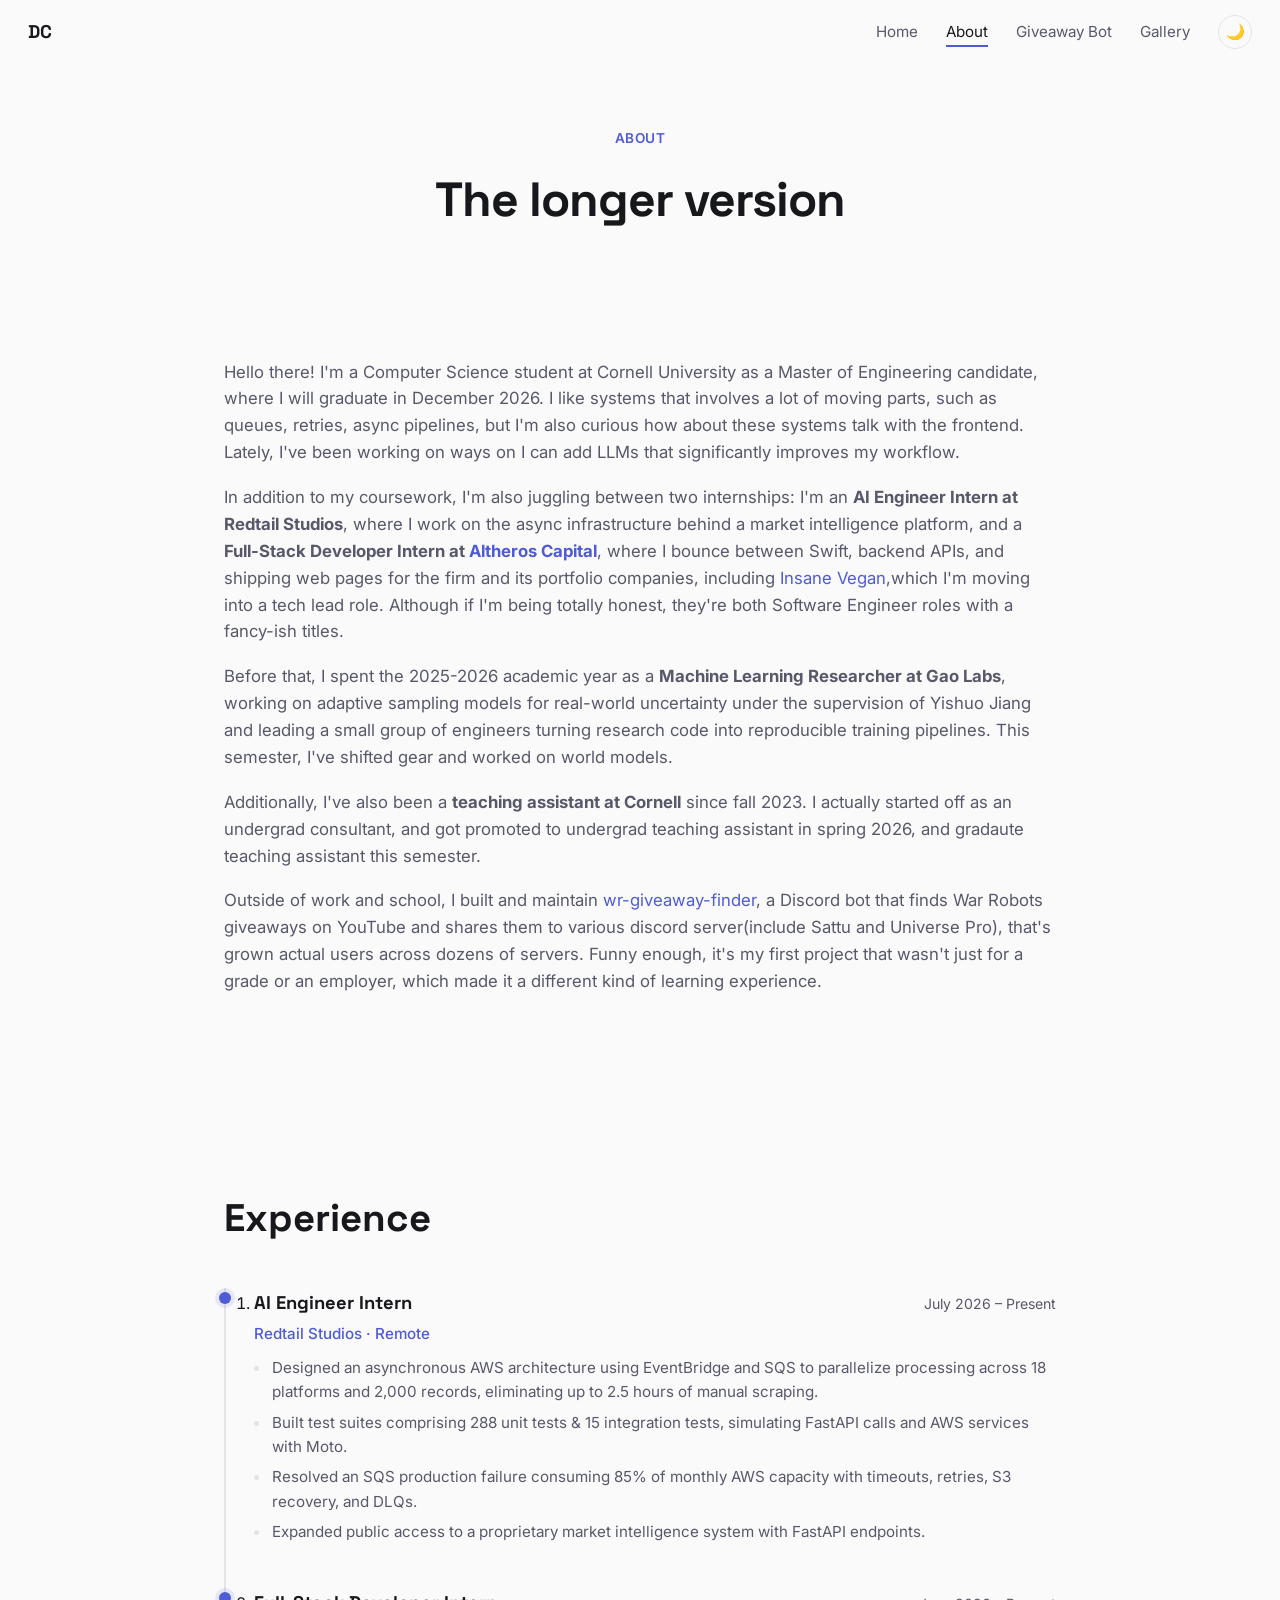
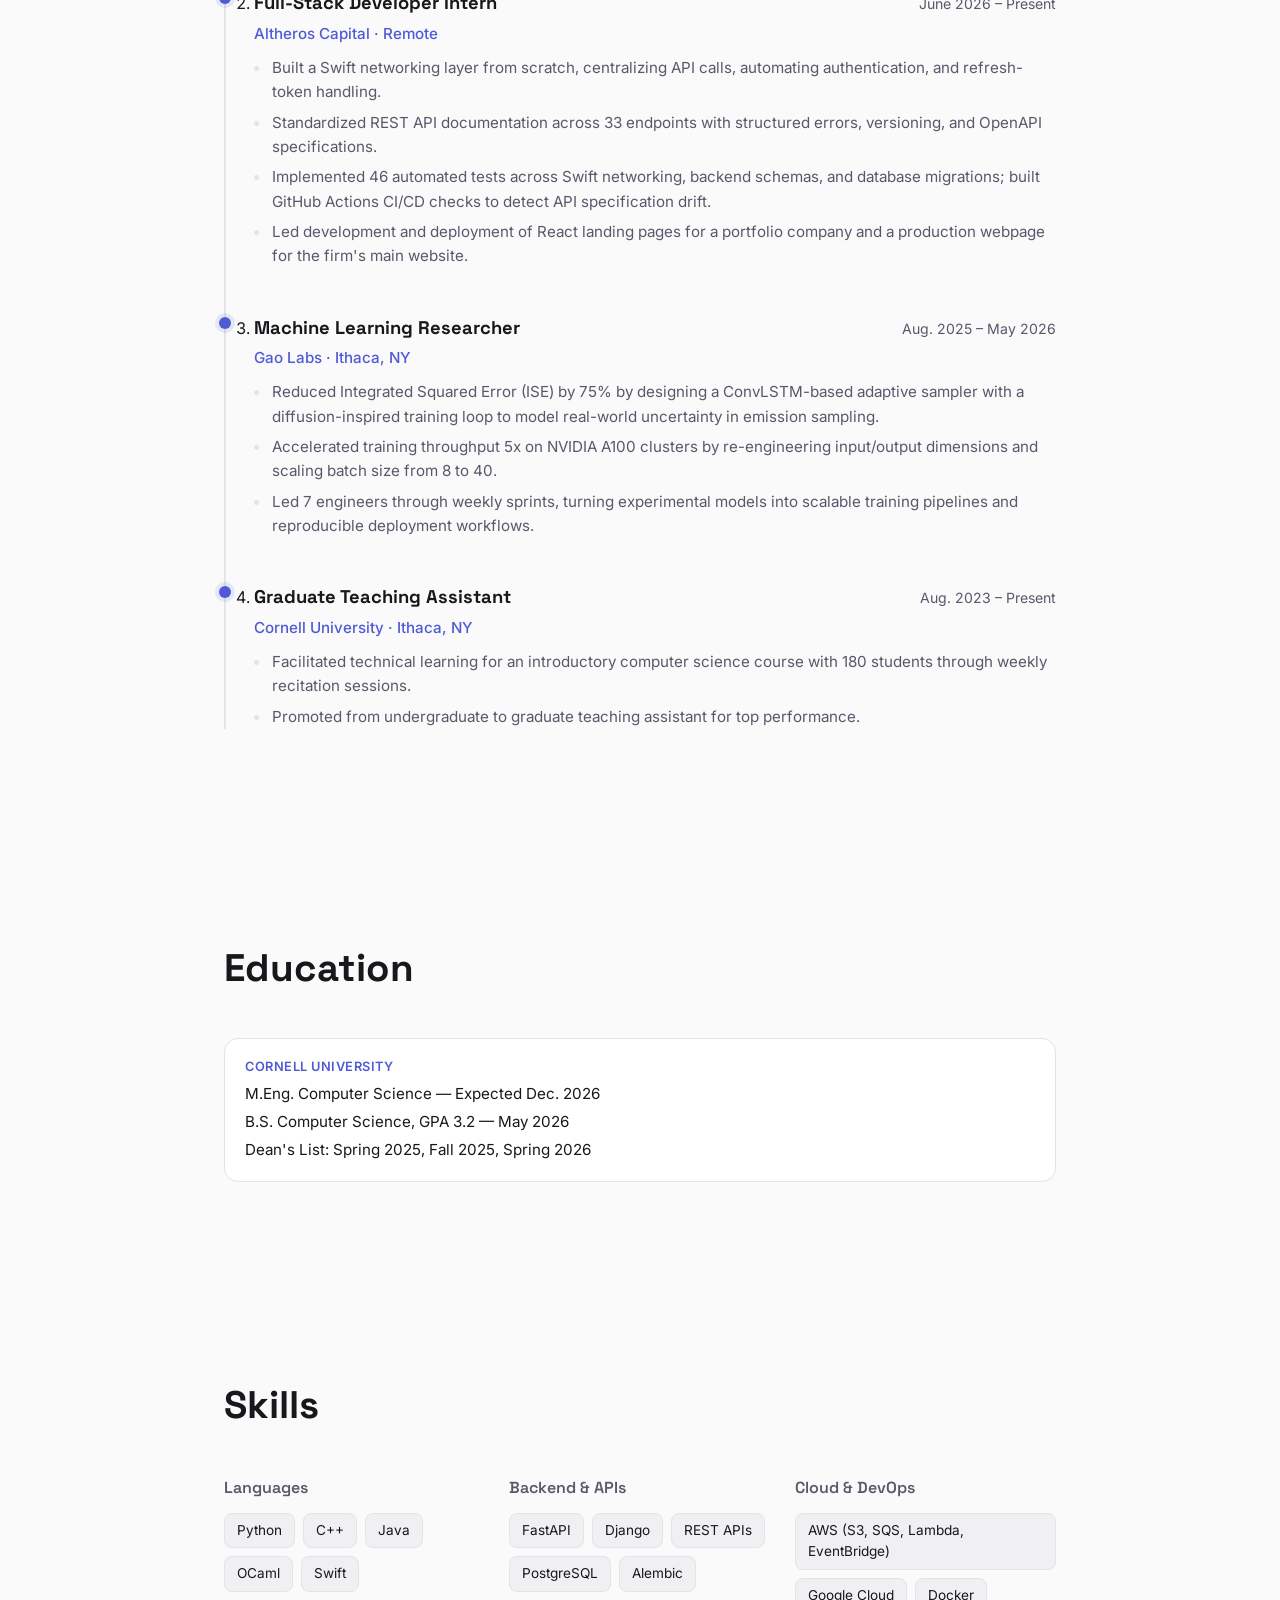
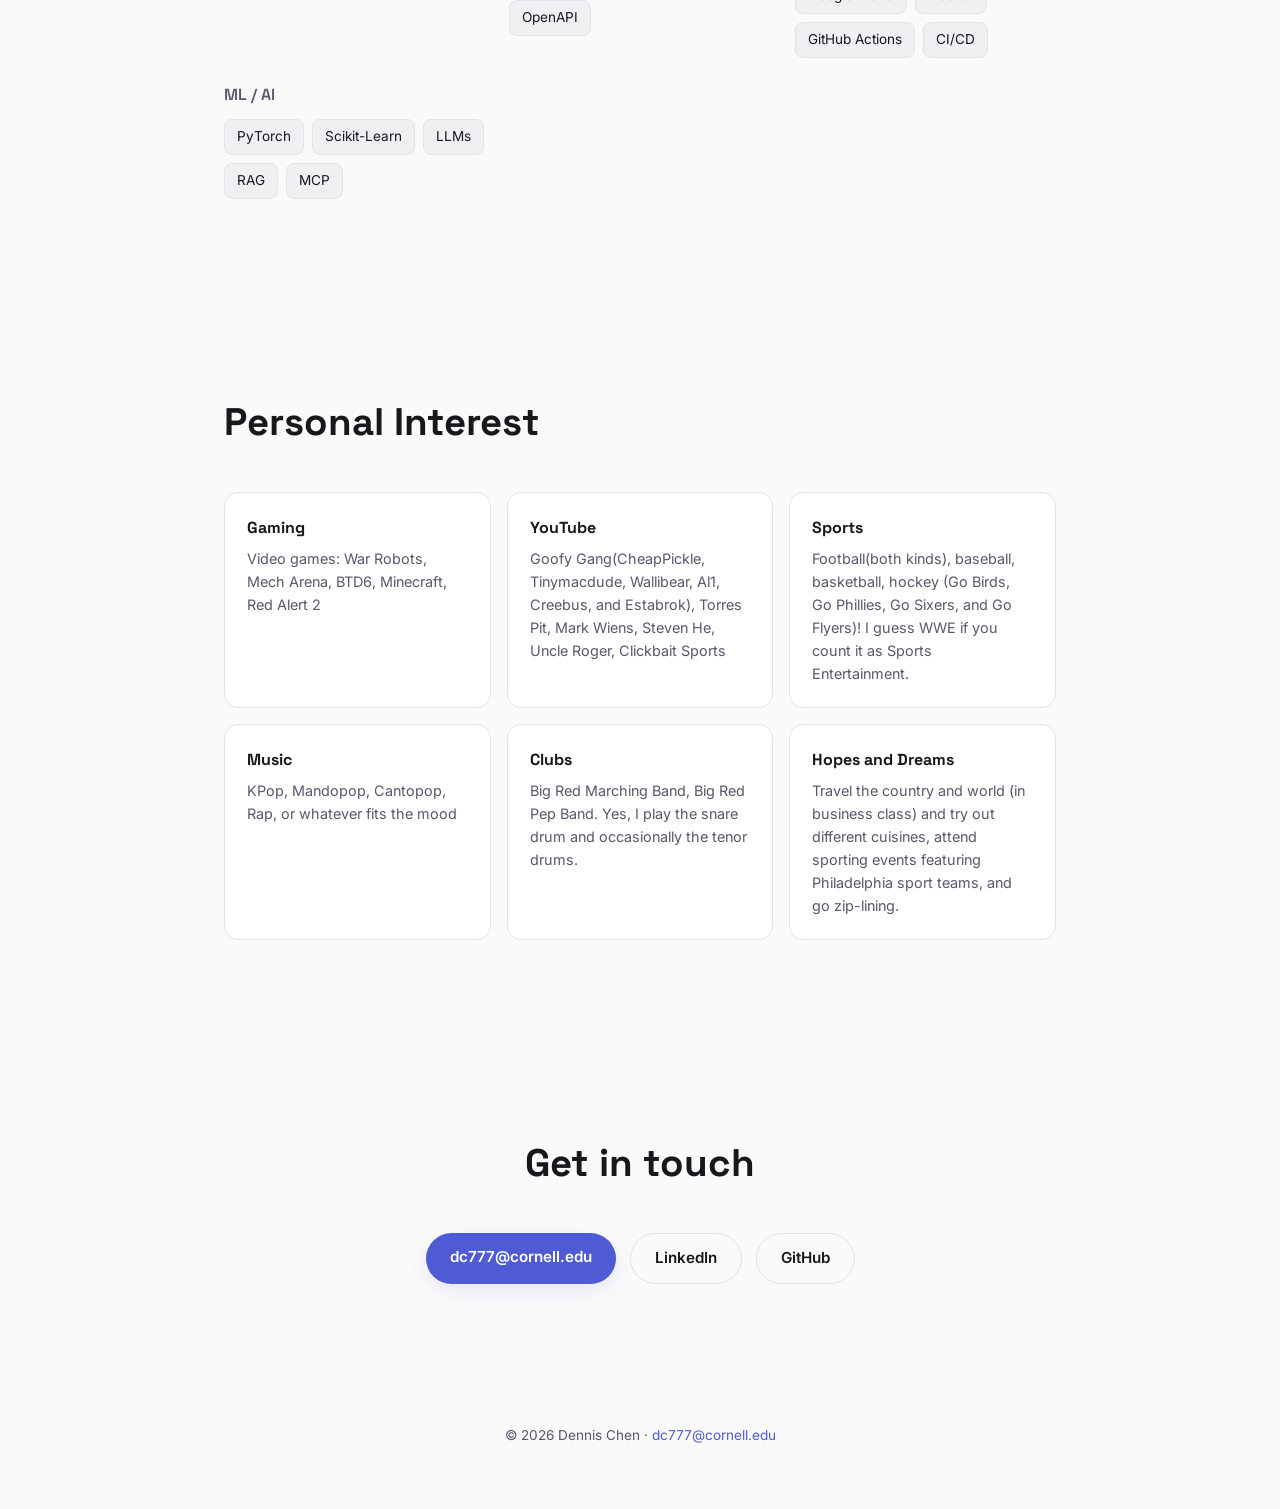
==== about.html @ 375b33c5 "Added an initial template for personal website" ====
<!DOCTYPE html>
<html lang="en">
<head>
<meta charset="UTF-8">
<meta name="viewport" content="width=device-width, initial-scale=1.0">
<title>About — Dennis Chen</title>
<meta name="description" content="About Dennis Chen — background, experience, and skills.">
<link rel="preconnect" href="https://fonts.googleapis.com">
<link rel="preconnect" href="https://fonts.gstatic.com" crossorigin>
<link href="https://fonts.googleapis.com/css2?family=Space+Grotesk:wght@400;500;600;700&family=Inter:wght@400;500;600&display=swap" rel="stylesheet">
<link rel="stylesheet" href="styles.css">
</head>
<body data-page="about">

<nav id="navbar">
  <a href="index.html" class="nav-logo">DC</a>
  <button id="nav-toggle" aria-label="Toggle menu" aria-expanded="false">
    <span></span><span></span><span></span>
  </button>
  <ul id="nav-links">
    <li><a href="index.html" class="nav-link" data-page="home">Home</a></li>
    <li><a href="about.html" class="nav-link" data-page="about">About</a></li>
    <li><a href="giveaway-bot.html" class="nav-link" data-page="giveaway-bot">Giveaway Bot</a></li>
    <li><a href="gallery.html" class="nav-link" data-page="gallery">Gallery</a></li>
    <li><button id="theme-toggle" aria-label="Toggle dark mode">🌙</button></li>
  </ul>
</nav>

<main>
  <header class="page-header">
    <p class="hero-kicker reveal">About</p>
    <h1 class="page-title reveal">The longer version</h1>
  </header>

  <section class="section">
    <div class="about-prose reveal">
      <p>Hello there! I'm a Computer Science student at Cornell University as a Master of Engineering candidate, where I will graduate in December 2026. I like systems that involves a lot of moving parts, such as queues, retries, async pipelines, but I'm also curious how about these systems talk with the frontend. Lately, I've been working on ways on I can add LLMs that significantly improves my workflow.</p>
      <p>In addition to my coursework, I'm also juggling between two internships: I'm an <strong>AI Engineer Intern at Redtail Studios</strong>, where I work on the async infrastructure behind a market intelligence platform, and a <strong>Full-Stack Developer Intern at <a href="">Altheros Capital</a></strong>, where I bounce between Swift, backend APIs, and shipping web pages for the firm and its portfolio companies, including <a href="https://honeydew-rail-329463.hostingersite.com/" target="_blank" rel="noopener">Insane Vegan</a>,which I'm moving into a tech lead role. Although if I'm being totally honest, they're both Software Engineer roles with a fancy-ish titles.</p>
      <p>Before that, I spent the 2025-2026 academic year as a <strong>Machine Learning Researcher at Gao Labs</strong>, working on adaptive sampling models for real-world uncertainty under the supervision of Yishuo Jiang and leading a small group of engineers turning research code into reproducible training pipelines. This semester, I've shifted gear and worked on world models. </p>
      <p>Additionally, I've also been a <strong>teaching assistant at Cornell</strong> since fall 2023. I actually started off as an undergrad consultant, and got promoted to undergrad teaching assistant in spring 2026, and gradaute teaching assistant this semester.</p>
      <p>Outside of work and school, I built and maintain
        <a href="giveaway-bot.html">wr-giveaway-finder</a>, a Discord bot that finds War Robots giveaways on YouTube and shares them to various discord server(include Sattu and Universe Pro), that's grown actual users across dozens of servers. Funny enough, it's my first project that wasn't just for a grade or an employer, which made it a different kind of learning experience. </p>
    </div>
  </section>

  <section class="section" id="experience">
    <h2 class="section-title reveal">Experience</h2>
    <ol class="timeline">
      <li class="timeline-item reveal">
        <div class="timeline-dot"></div>
        <div class="timeline-content">
          <div class="timeline-head">
            <h3>AI Engineer Intern</h3>
            <span class="timeline-date">July 2026 – Present</span>
          </div>
          <p class="timeline-org">Redtail Studios · Remote</p>
          <ul>
            <li>Designed an asynchronous AWS architecture using EventBridge and SQS to parallelize processing across 18 platforms and 2,000 records, eliminating up to 2.5 hours of manual scraping.</li>
            <li>Built test suites comprising 288 unit tests &amp; 15 integration tests, simulating FastAPI calls and AWS services with Moto.</li>
            <li>Resolved an SQS production failure consuming 85% of monthly AWS capacity with timeouts, retries, S3 recovery, and DLQs.</li>
            <li>Expanded public access to a proprietary market intelligence system with FastAPI endpoints.</li>
          </ul>
        </div>
      </li>
      <li class="timeline-item reveal">
        <div class="timeline-dot"></div>
        <div class="timeline-content">
          <div class="timeline-head">
            <h3>Full-Stack Developer Intern</h3>
            <span class="timeline-date">June 2026 – Present</span>
          </div>
          <p class="timeline-org">Altheros Capital · Remote</p>
          <ul>
            <li>Built a Swift networking layer from scratch, centralizing API calls, automating authentication, and refresh-token handling.</li>
            <li>Standardized REST API documentation across 33 endpoints with structured errors, versioning, and OpenAPI specifications.</li>
            <li>Implemented 46 automated tests across Swift networking, backend schemas, and database migrations; built GitHub Actions CI/CD checks to detect API specification drift.</li>
            <li>Led development and deployment of React landing pages for a portfolio company and a production webpage for the firm's main website.</li>
          </ul>
        </div>
      </li>
      <li class="timeline-item reveal">
        <div class="timeline-dot"></div>
        <div class="timeline-content">
          <div class="timeline-head">
            <h3>Machine Learning Researcher</h3>
            <span class="timeline-date">Aug. 2025 – May 2026</span>
          </div>
          <p class="timeline-org">Gao Labs · Ithaca, NY</p>
          <ul>
            <li>Reduced Integrated Squared Error (ISE) by 75% by designing a ConvLSTM-based adaptive sampler with a diffusion-inspired training loop to model real-world uncertainty in emission sampling.</li>
            <li>Accelerated training throughput 5x on NVIDIA A100 clusters by re-engineering input/output dimensions and scaling batch size from 8 to 40.</li>
            <li>Led 7 engineers through weekly sprints, turning experimental models into scalable training pipelines and reproducible deployment workflows.</li>
          </ul>
        </div>
      </li>
      <li class="timeline-item reveal">
        <div class="timeline-dot"></div>
        <div class="timeline-content">
          <div class="timeline-head">
            <h3>Graduate Teaching Assistant</h3>
            <span class="timeline-date">Aug. 2023 – Present</span>
          </div>
          <p class="timeline-org">Cornell University · Ithaca, NY</p>
          <ul>
            <li>Facilitated technical learning for an introductory computer science course with 180 students through weekly recitation sessions.</li>
            <li>Promoted from undergraduate to graduate teaching assistant for top performance.</li>
          </ul>
        </div>
      </li>
    </ol>
  </section>

  <section class="section">
    <h2 class="section-title reveal">Education</h2>
    <div class="about-fact reveal">
      <span class="fact-label">Cornell University</span>
      <span class="fact-value">M.Eng. Computer Science — Expected Dec. 2026</span>
      <span class="fact-value">B.S. Computer Science, GPA 3.2 — May 2026</span>
      <span class="fact-value">Dean's List: Spring 2025, Fall 2025, Spring 2026</span>
    </div>
  </section>

  <section class="section">
    <h2 class="section-title reveal">Skills</h2>
    <div class="skills-grid reveal">
      <div class="skill-group">
        <h3>Languages</h3>
        <div class="tag-list">
          <span>Python</span><span>C++</span><span>Java</span><span>OCaml</span><span>Swift</span>
        </div>
      </div>
      <div class="skill-group">
        <h3>Backend & APIs</h3>
        <div class="tag-list">
          <span>FastAPI</span><span>Django</span><span>REST APIs</span><span>PostgreSQL</span><span>Alembic</span><span>OpenAPI</span>
        </div>
      </div>
      <div class="skill-group">
        <h3>Cloud & DevOps</h3>
        <div class="tag-list">
          <span>AWS (S3, SQS, Lambda, EventBridge)</span><span>Google Cloud</span><span>Docker</span><span>GitHub Actions</span><span>CI/CD</span>
        </div>
      </div>
      <div class="skill-group">
        <h3>ML / AI</h3>
        <div class="tag-list">
          <span>PyTorch</span><span>Scikit-Learn</span><span>LLMs</span><span>RAG</span><span>MCP</span>
        </div>
      </div>
    </div>
  </section>

  <section class="section">
    <h2 class="section-title reveal">Personal Interest</h2>
    <div class="interest-grid reveal">
      <div class="interest-card">
        <h3>Gaming</h3>
        <p>Video games: War Robots, Mech Arena, BTD6, Minecraft, Red Alert 2</p>
      </div>
      <div class="interest-card">
        <h3>YouTube</h3>
        <p>Goofy Gang(CheapPickle, Tinymacdude, Wallibear, Al1, Creebus, and Estabrok), Torres Pit, Mark Wiens, Steven He, Uncle Roger, Clickbait Sports</p>
      </div>
      <div class="interest-card">
        <h3>Sports</h3>
        <p>Football(both kinds), baseball, basketball, hockey (Go Birds, Go Phillies, Go Sixers, and Go Flyers)! I guess WWE if you count it as Sports Entertainment.</p>
      </div>
      <div class="interest-card">
        <h3>Music</h3>
        <p>KPop, Mandopop, Cantopop, Rap, or whatever fits the mood</p>
      </div>
      <div class="interest-card">
        <h3>Clubs</h3>
        <p>Big Red Marching Band, Big Red Pep Band. Yes, I play the snare drum and occasionally the tenor drums.</p>
      </div>
      <div class="interest-card">
        <h3>Hopes and Dreams</h3>
        <p>Travel the country and world (in business class) and try out different cuisines, attend sporting events featuring Philadelphia sport teams, and go zip-lining.</p>
      </div>
    </div>
  </section>

  <section class="section contact-section">
    <h2 class="section-title reveal">Get in touch</h2>
    <div class="contact-links reveal">
      <a href="mailto:dc777@cornell.edu" class="btn btn-primary">dc777@cornell.edu</a>
      <a href="https://linkedin.com/in/dennischen-cs" target="_blank" rel="noopener" class="btn btn-ghost">LinkedIn</a>
      <a href="https://github.com/spectre729" target="_blank" rel="noopener" class="btn btn-ghost">GitHub</a>
    </div>
  </section>
</main>

<footer class="site-footer">
  <p>&copy; 2026 Dennis Chen · <a href="mailto:dc777@cornell.edu">dc777@cornell.edu</a></p>
</footer>

<script src="script.js"></script>
</body>
</html>
---- styles.css ----
/* ---------- Design tokens ---------- */
:root {
  --bg: #fafafa;
  --bg-alt: #f0f0f2;
  --surface: #ffffff;
  --border: #e3e3e8;
  --text: #17181c;
  --text-muted: #57596b;
  --accent: #4f5bd5;
  --accent-strong: #3a44b8;
  --accent-soft: rgba(79, 91, 213, 0.12);
  --shadow: 0 8px 24px rgba(17, 18, 24, 0.06);
  --font-display: "Space Grotesk", "Inter", system-ui, sans-serif;
  --font-body: "Inter", system-ui, sans-serif;
  --radius: 14px;
  --nav-h: 64px;
}

[data-theme="dark"] {
  --bg: #0f1115;
  --bg-alt: #15171d;
  --surface: #1a1d24;
  --border: #2a2d36;
  --text: #eceef2;
  --text-muted: #a3a6b5;
  --accent: #8b93f7;
  --accent-strong: #a6adf9;
  --accent-soft: rgba(139, 147, 247, 0.15);
  --shadow: 0 8px 28px rgba(0, 0, 0, 0.4);
}

@media (prefers-color-scheme: dark) {
  :root:not([data-theme="light"]) {
    --bg: #0f1115;
    --bg-alt: #15171d;
    --surface: #1a1d24;
    --border: #2a2d36;
    --text: #eceef2;
    --text-muted: #a3a6b5;
    --accent: #8b93f7;
    --accent-strong: #a6adf9;
    --accent-soft: rgba(139, 147, 247, 0.15);
    --shadow: 0 8px 28px rgba(0, 0, 0, 0.4);
  }
}

* { box-sizing: border-box; }
html { scroll-behavior: smooth; }

body {
  margin: 0;
  background: var(--bg);
  color: var(--text);
  font-family: var(--font-body);
  line-height: 1.6;
  -webkit-font-smoothing: antialiased;
}

h1, h2, h3 { font-family: var(--font-display); color: var(--text); margin: 0; }

a { color: var(--accent); text-decoration: none; }

ul { margin: 0; padding: 0; list-style: none; }

section.section {
  max-width: 880px;
  margin: 0 auto;
  padding: 96px 24px;
  scroll-margin-top: var(--nav-h);
}

.section-title {
  font-size: clamp(1.8rem, 3vw, 2.4rem);
  margin-bottom: 40px;
}

/* ---------- Under construction ---------- */
.under-construction {
  display: none;
  justify-content: center;
}

.achievement-img img {
  max-width: 100%;
  display: none;
  height: 200px;;
  border-radius: var(--radius);
}

/* ---------- Reveal-on-scroll ---------- */
.reveal {
  opacity: 0;
  transform: translateY(24px);
  transition: opacity 0.7s ease, transform 0.7s ease;
}
.reveal.is-visible {
  opacity: 1;
  transform: translateY(0);
}
@media (prefers-reduced-motion: reduce) {
  html { scroll-behavior: auto; }
  .reveal { opacity: 1; transform: none; transition: none; }
  * { animation: none !important; transition-duration: 0.01ms !important; }
}

/* ---------- Navbar ---------- */
#navbar {
  position: fixed;
  top: 0; left: 0; right: 0;
  height: var(--nav-h);
  display: flex;
  align-items: center;
  justify-content: space-between;
  padding: 0 28px;
  background: color-mix(in srgb, var(--bg) 80%, transparent);
  backdrop-filter: blur(10px);
  border-bottom: 1px solid transparent;
  z-index: 100;
  transition: border-color 0.3s ease, background 0.3s ease;
}
#navbar.scrolled {
  border-bottom-color: var(--border);
}
.nav-logo {
  font-family: var(--font-display);
  font-weight: 700;
  font-size: 1.15rem;
  color: var(--text);
}
#nav-links {
  display: flex;
  align-items: center;
  gap: 28px;
}
.nav-link {
  font-size: 0.95rem;
  color: var(--text-muted);
  position: relative;
  padding: 4px 0;
}
.nav-link::after {
  content: "";
  position: absolute;
  left: 0; bottom: -2px;
  width: 0; height: 2px;
  background: var(--accent);
  transition: width 0.25s ease;
}
.nav-link:hover { color: var(--text); }
.nav-link:hover::after, .nav-link.active::after { width: 100%; }
.nav-link.active { color: var(--text); }

#theme-toggle {
  background: none;
  border: 1px solid var(--border);
  border-radius: 999px;
  width: 34px; height: 34px;
  cursor: pointer;
  font-size: 0.95rem;
  display: flex;
  align-items: center;
  justify-content: center;
  color: var(--text);
}
#theme-toggle:hover { border-color: var(--accent); }

#nav-toggle {
  display: none;
  flex-direction: column;
  gap: 4px;
  background: none;
  border: none;
  cursor: pointer;
  padding: 8px;
}
#nav-toggle span {
  width: 22px; height: 2px;
  background: var(--text);
  border-radius: 2px;
  transition: transform 0.25s ease, opacity 0.25s ease;
}

/* ---------- Hero ---------- */
.hero {
  position: relative;
  min-height: 100vh;
  display: flex;
  align-items: center;
  justify-content: center;
  overflow: hidden;
  padding: 0 24px;
}
#bg-canvas {
  position: absolute;
  inset: 0;
  z-index: 0;
  pointer-events: none;
}
.hero-inner {
  position: relative;
  z-index: 1;
  max-width: 720px;
  text-align: center;
}
.hero-kicker {
  color: var(--accent);
  font-weight: 600;
  letter-spacing: 0.04em;
  text-transform: uppercase;
  font-size: 0.85rem;
  margin: 0 0 12px;
}
.hero-name {
  font-size: clamp(2.6rem, 7vw, 4.2rem);
  font-weight: 700;
  letter-spacing: -0.02em;
}
.hero-sub {
  margin: 20px auto 0;
  max-width: 560px;
  color: var(--text-muted);
  font-size: 1.02rem;
}
.hero-cta {
  display: flex;
  gap: 14px;
  justify-content: center;
  margin-top: 34px;
  flex-wrap: wrap;
}

/* ---------- Directory hero (homepage) ---------- */
.hero-directory {
  min-height: 62vh;
  padding-top: var(--nav-h);
}
.hero-directory .hero-sub a { font-weight: 600; }
.hero-note {
  margin: 16px auto 0;
  color: var(--text-muted);
  font-size: 0.9rem;
}

/* ---------- Page header (About / project pages) ---------- */
.page-header {
  max-width: 720px;
  margin: 0 auto;
  padding: calc(var(--nav-h) + 64px) 24px 24px;
  text-align: center;
}
.page-title {
  font-size: clamp(2rem, 5vw, 3rem);
  font-weight: 700;
  letter-spacing: -0.02em;
  margin-top: 8px;
}
.page-subtitle {
  color: var(--text-muted);
  font-size: 1.05rem;
  max-width: 560px;
  margin: 18px auto 0;
}
.page-header .hero-cta { margin-top: 28px; }

/* ---------- Directory sections ---------- */
.directory-section { padding-top: 32px; }
.section-eyebrow {
  font-size: 0.85rem;
  text-transform: uppercase;
  letter-spacing: 0.06em;
  color: var(--text-muted);
  font-weight: 600;
  margin: 48px 0 18px;
}
.section-eyebrow:first-child { margin-top: 0; }

.link-grid {
  display: grid;
  grid-template-columns: repeat(auto-fit, minmax(150px, 1fr));
  gap: 14px;
}
.link-tile {
  display: flex;
  align-items: center;
  gap: 10px;
  padding: 18px 20px;
  background: var(--surface);
  border: 1px solid var(--border);
  border-radius: var(--radius);
  color: var(--text);
  font-weight: 600;
  transition: transform 0.2s ease, box-shadow 0.2s ease, border-color 0.2s ease;
}
.link-tile:hover {
  transform: translateY(-4px);
  box-shadow: var(--shadow);
  border-color: var(--accent);
  color: var(--accent);
}
.link-tile-icon { display: flex; color: var(--accent); }

.card-grid {
  display: grid;
  grid-template-columns: repeat(auto-fit, minmax(260px, 1fr));
  gap: 18px;
}
.company-card {
  display: block;
  background: var(--surface);
  border: 1px solid var(--border);
  border-radius: var(--radius);
  padding: 24px;
  color: var(--text);
  transition: transform 0.25s ease, box-shadow 0.25s ease, border-color 0.25s ease;
}
.company-card:hover {
  transform: translateY(-6px);
  box-shadow: var(--shadow);
  border-color: var(--accent);
}
.company-card h3 { font-size: 1.1rem; margin-bottom: 4px; }
.company-role { color: var(--accent); font-weight: 500; font-size: 0.88rem; margin: 0 0 10px; }
.company-card > p:not(.company-role) { color: var(--text-muted); font-size: 0.92rem; margin: 0; }
.card-arrow {
  display: inline-block;
  margin-top: 14px;
  font-size: 0.85rem;
  font-weight: 600;
  color: var(--text-muted);
}
.company-card:hover .card-arrow { color: var(--accent); }

.featured-card {
  display: flex;
  flex-wrap: wrap;
  align-items: center;
  justify-content: space-between;
  gap: 24px;
  background: linear-gradient(135deg, var(--accent-soft), transparent);
  border: 1px solid var(--border);
  border-radius: var(--radius);
  padding: 32px;
}
.featured-label {
  color: var(--accent);
  font-size: 0.8rem;
  font-weight: 600;
  text-transform: uppercase;
  letter-spacing: 0.04em;
  margin: 0 0 8px;
}
.featured-text h3 { font-size: 1.4rem; margin-bottom: 8px; }
.featured-text p:not(.featured-label) { color: var(--text-muted); max-width: 460px; margin: 0; }
.featured-cta { display: flex; gap: 12px; flex-wrap: wrap; }

/* ---------- Stats (project pages) ---------- */
.stat-grid {
  display: grid;
  grid-template-columns: repeat(auto-fit, minmax(160px, 1fr));
  gap: 16px;
}
.stat-card {
  display: flex;
  flex-direction: column;
  gap: 6px;
  text-align: center;
  padding: 24px 16px;
  background: var(--surface);
  border: 1px solid var(--border);
  border-radius: var(--radius);
}
.stat-number {
  font-family: var(--font-display);
  font-size: 2rem;
  font-weight: 700;
  color: var(--accent);
}
.stat-label { color: var(--text-muted); font-size: 0.85rem; }

/* ---------- Interests ---------- */
.interest-grid {
  display: grid;
  grid-template-columns: repeat(auto-fit, minmax(220px, 1fr));
  gap: 16px;
}
.interest-card {
  background: var(--surface);
  border: 1px solid var(--border);
  border-radius: var(--radius);
  padding: 22px;
  transition: transform 0.2s ease, border-color 0.2s ease;
}
.interest-card:hover { transform: translateY(-4px); border-color: var(--accent); }
.interest-card h3 { font-size: 1rem; margin-bottom: 6px; }
.interest-card p { color: var(--text-muted); font-size: 0.9rem; margin: 0; }

/* ---------- Gallery ---------- */
.gallery-grid {
  display: grid;
  grid-template-columns: repeat(auto-fit, minmax(240px, 1fr));
  gap: 20px;
}
.gallery-card {
  background: var(--surface);
  border: 1px solid var(--border);
  border-radius: var(--radius);
  overflow: hidden;
  transition: transform 0.25s ease, box-shadow 0.25s ease, border-color 0.25s ease;
}
.gallery-card:hover {
  transform: translateY(-6px);
  box-shadow: var(--shadow);
  border-color: var(--accent);
}
.gallery-media {
  aspect-ratio: 4 / 3;
  display: flex;
  align-items: center;
  justify-content: center;
  background: var(--bg-alt);
  border-bottom: 1px dashed var(--border);
  color: var(--text-muted);
  font-size: 0.85rem;
  text-align: center;
  padding: 16px;
}
.gallery-body { padding: 18px 20px; }
.gallery-tag {
  display: inline-block;
  font-size: 0.72rem;
  font-weight: 600;
  text-transform: uppercase;
  letter-spacing: 0.04em;
  color: var(--accent);
  background: var(--accent-soft);
  padding: 3px 10px;
  border-radius: 999px;
  margin-bottom: 10px;
}
.gallery-card h3 { font-size: 1.05rem; margin-bottom: 4px; }
.gallery-date { color: var(--text-muted); font-size: 0.8rem; margin: 0 0 8px; }
.gallery-card p:not(.gallery-date) { color: var(--text-muted); font-size: 0.9rem; margin: 0; }

/* ---------- Prose (About / project pages) ---------- */
.about-prose { display: flex; flex-direction: column; gap: 18px; }
.about-prose p { color: var(--text-muted); font-size: 1.05rem; margin: 0; }

/* ---------- Buttons ---------- */
.btn {
  display: inline-block;
  padding: 12px 24px;
  border-radius: 999px;
  font-weight: 600;
  font-size: 0.95rem;
  transition: transform 0.2s ease, box-shadow 0.2s ease, background 0.2s ease, border-color 0.2s ease;
}
.btn-primary {
  background: var(--accent);
  color: #fff;
  box-shadow: 0 6px 18px var(--accent-soft);
}
.btn-primary:hover {
  background: var(--accent-strong);
  transform: translateY(-2px);
  box-shadow: 0 10px 24px var(--accent-soft);
}
.btn-ghost {
  border: 1px solid var(--border);
  color: var(--text);
}
.btn-ghost:hover {
  border-color: var(--accent);
  color: var(--accent);
  transform: translateY(-2px);
}

/* ---------- About ---------- */
.about-grid {
  display: grid;
  gap: 20px;
}
.about-text { color: var(--text-muted); font-size: 1.05rem; }
.about-fact {
  display: flex;
  flex-direction: column;
  gap: 4px;
  padding: 18px 20px;
  border: 1px solid var(--border);
  border-radius: var(--radius);
  background: var(--surface);
  margin-top: 8px;
}
.fact-label {
  font-size: 0.8rem;
  text-transform: uppercase;
  letter-spacing: 0.04em;
  color: var(--accent);
  font-weight: 600;
}
.fact-value { color: var(--text); font-size: 0.95rem; }

/* ---------- Timeline ---------- */
.timeline {
  position: relative;
  padding-left: 28px;
  border-left: 2px solid var(--border);
}
.timeline-item {
  position: relative;
  padding-bottom: 44px;
}
.timeline-item:last-child { padding-bottom: 0; }
.timeline-dot {
  position: absolute;
  left: -35px;
  top: 4px;
  width: 12px; height: 12px;
  border-radius: 50%;
  background: var(--accent);
  box-shadow: 0 0 0 4px var(--accent-soft);
}
.timeline-head {
  display: flex;
  justify-content: space-between;
  align-items: baseline;
  flex-wrap: wrap;
  gap: 6px 16px;
}
.timeline-head h3 { font-size: 1.15rem; }
.timeline-date { color: var(--text-muted); font-size: 0.88rem; white-space: nowrap; }
.timeline-org { color: var(--accent); font-weight: 500; margin: 4px 0 10px; font-size: 0.95rem; }
.timeline-content ul { display: flex; flex-direction: column; gap: 6px; }
.timeline-content li {
  color: var(--text-muted);
  font-size: 0.95rem;
  padding-left: 18px;
  position: relative;
}
.timeline-content li::before {
  content: "";
  position: absolute;
  left: 0; top: 10px;
  width: 5px; height: 5px;
  border-radius: 50%;
  background: var(--border);
}

/* ---------- Skills ---------- */
.skills-grid {
  display: grid;
  grid-template-columns: repeat(auto-fit, minmax(220px, 1fr));
  gap: 24px;
}
.skill-group h3 { font-size: 1rem; margin-bottom: 12px; color: var(--text-muted); font-weight: 600; }
.tag-list { display: flex; flex-wrap: wrap; gap: 8px; }
.tag-list span {
  background: var(--bg-alt);
  border: 1px solid var(--border);
  padding: 6px 12px;
  border-radius: 8px;
  font-size: 0.85rem;
  transition: border-color 0.2s ease, color 0.2s ease;
}
.tag-list span:hover { border-color: var(--accent); color: var(--accent); }

/* ---------- Contact ---------- */
.contact-section { text-align: center; }
.contact-sub { color: var(--text-muted); max-width: 480px; margin: 0 auto 32px; }
.contact-links { display: flex; gap: 14px; justify-content: center; flex-wrap: wrap; }

/* ---------- Footer ---------- */
.site-footer {
  text-align: center;
  padding: 32px 24px 48px;
  color: var(--text-muted);
  font-size: 0.85rem;
}

/* ---------- Responsive nav ---------- */
@media (max-width: 720px) {
  #nav-toggle { display: flex; }
  #nav-links {
    position: fixed;
    top: var(--nav-h);
    right: 0;
    left: 0;
    flex-direction: column;
    align-items: flex-start;
    gap: 0;
    background: var(--surface);
    border-bottom: 1px solid var(--border);
    transform: translateY(-110%);
    transition: transform 0.3s ease;
    padding: 8px 28px 20px;
  }
  #nav-links.open { transform: translateY(0); }
  #nav-links li { width: 100%; padding: 12px 0; border-bottom: 1px solid var(--border); }
  #nav-links li:last-child { border-bottom: none; padding-top: 16px; }
  .timeline { padding-left: 22px; }
  .timeline-dot { left: -29px; }
}
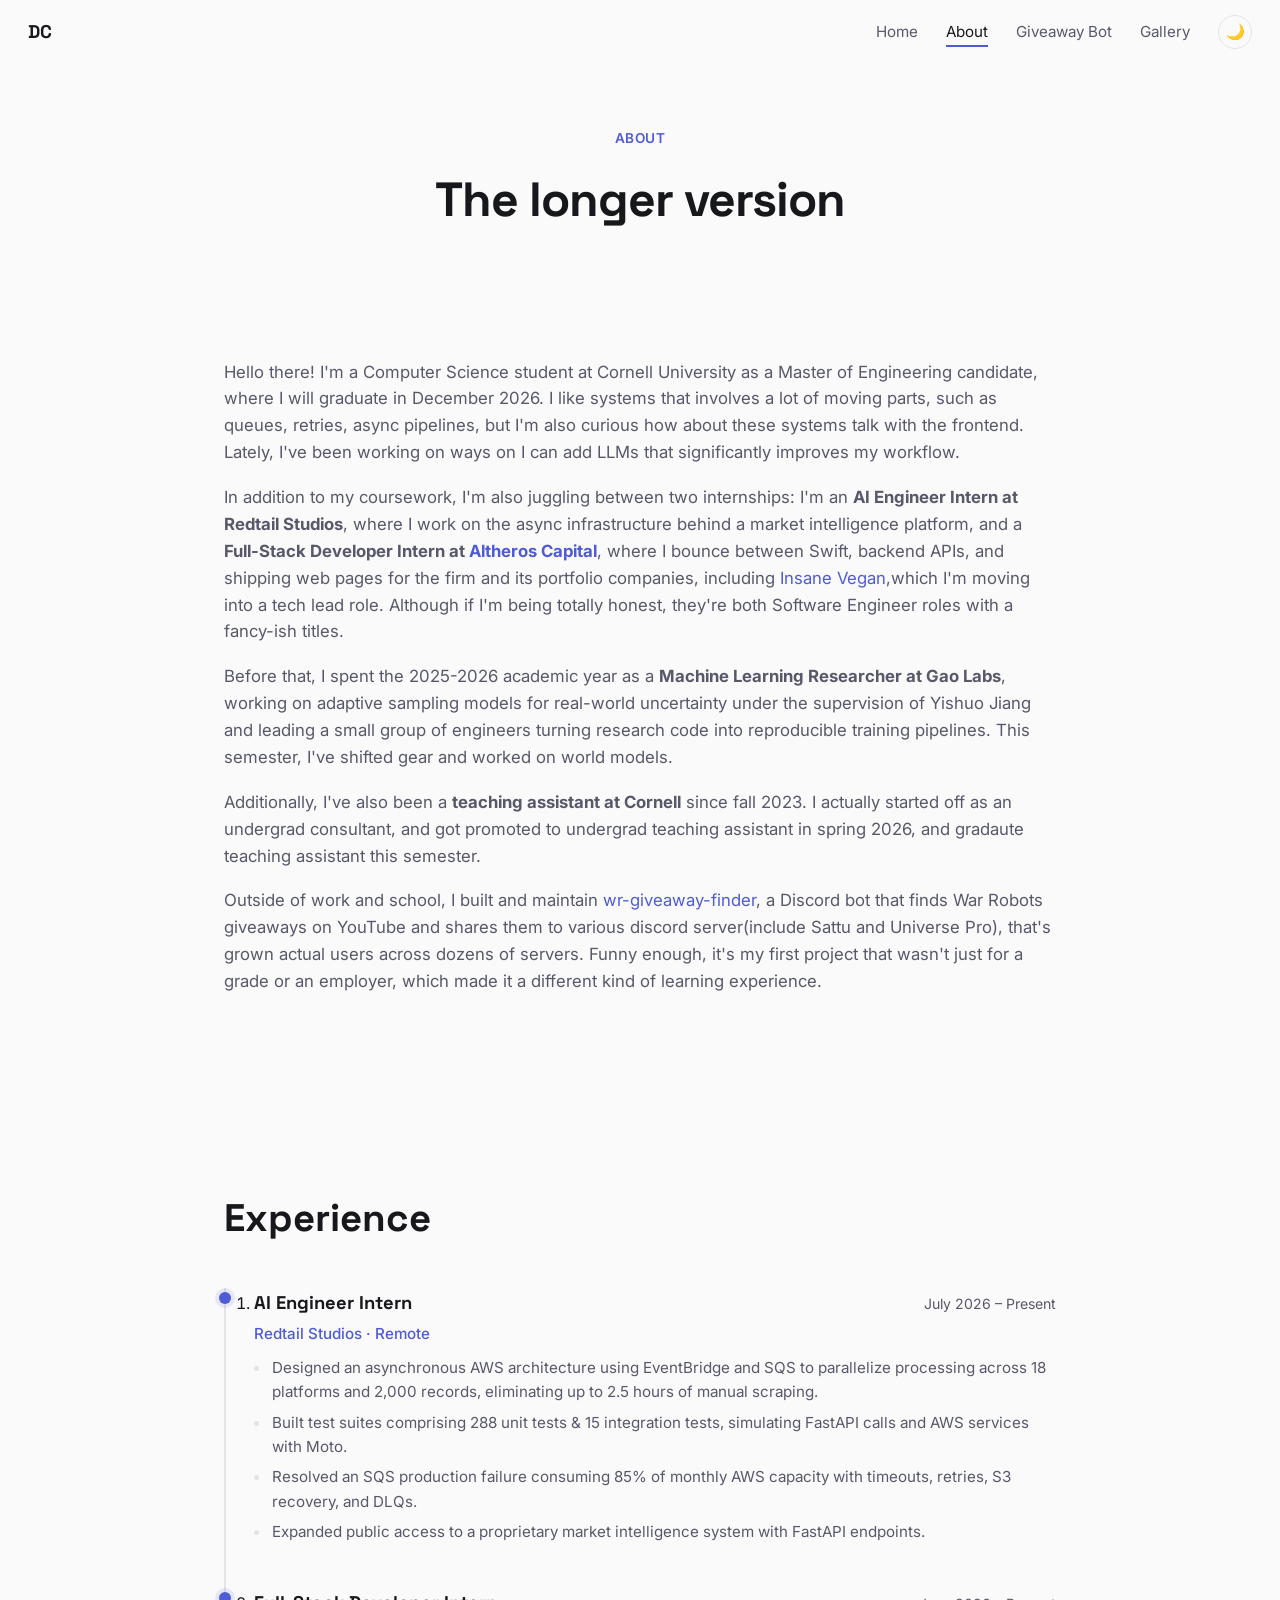
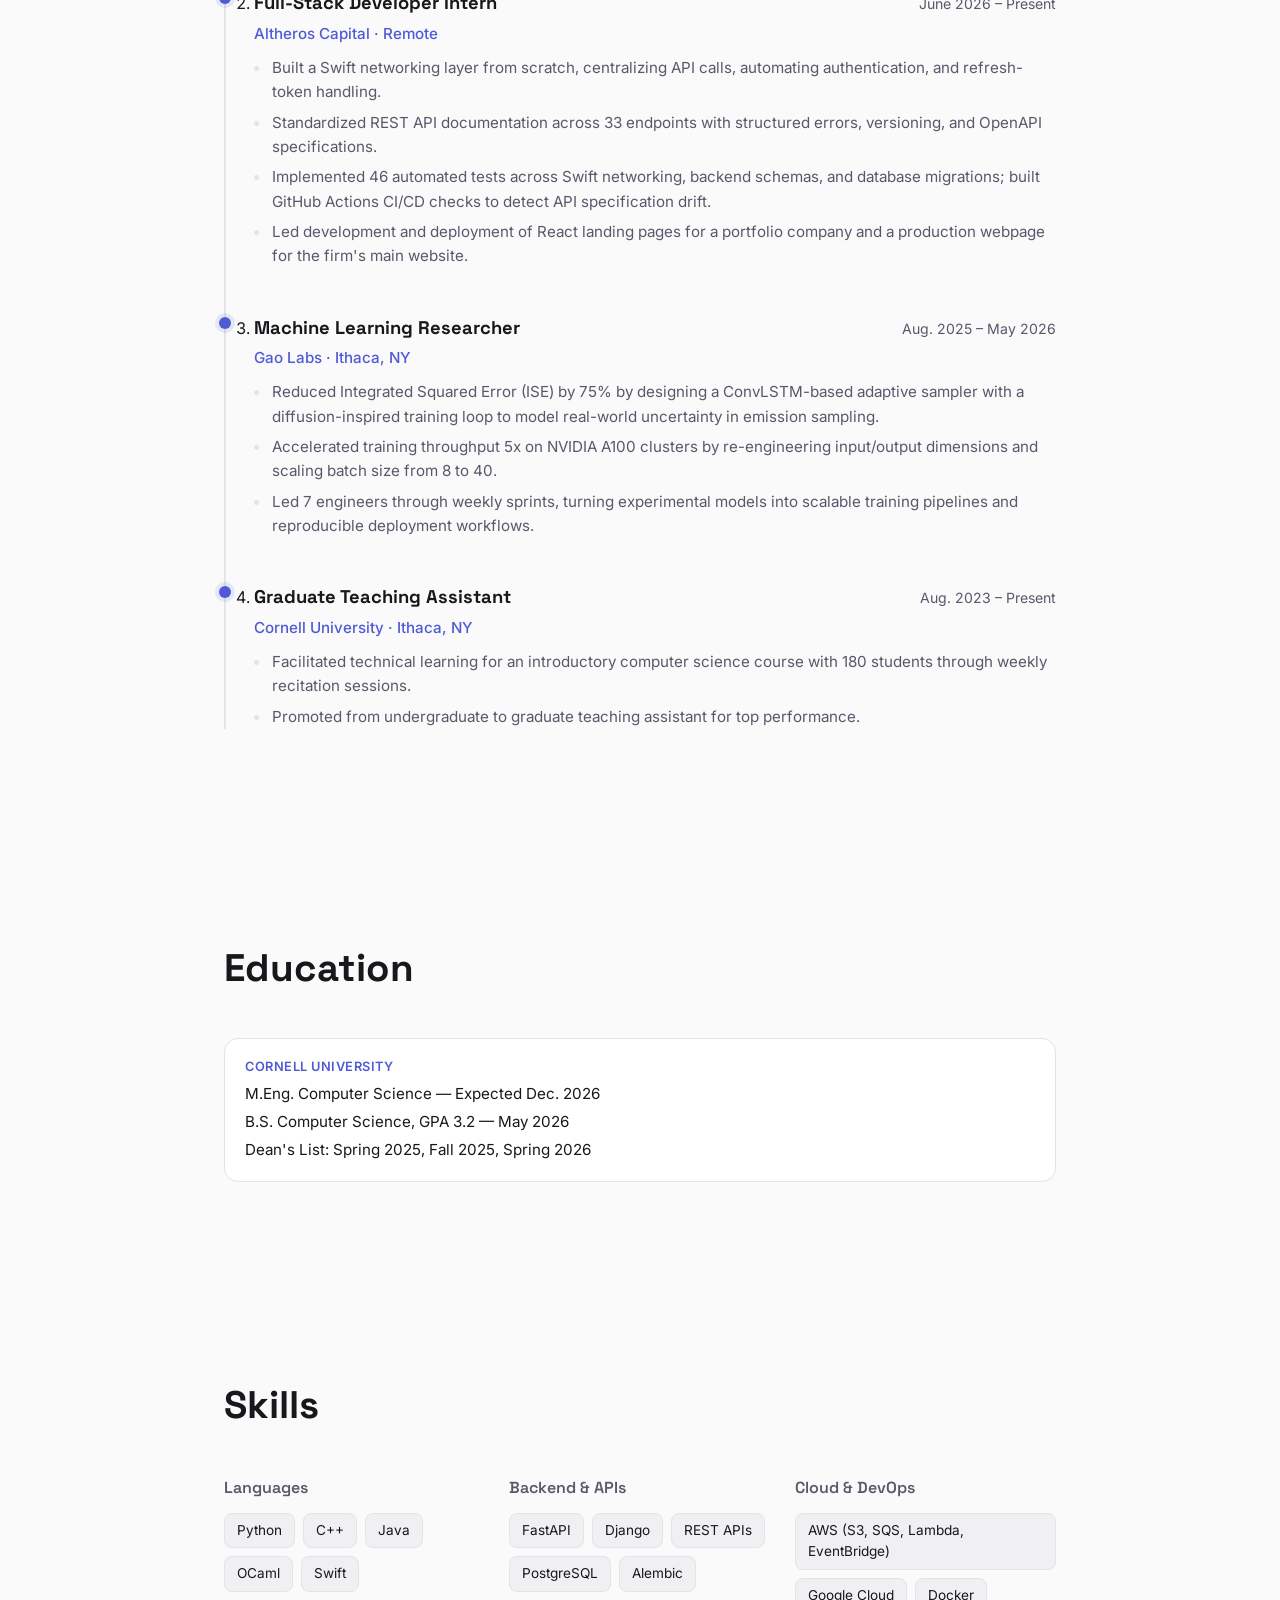
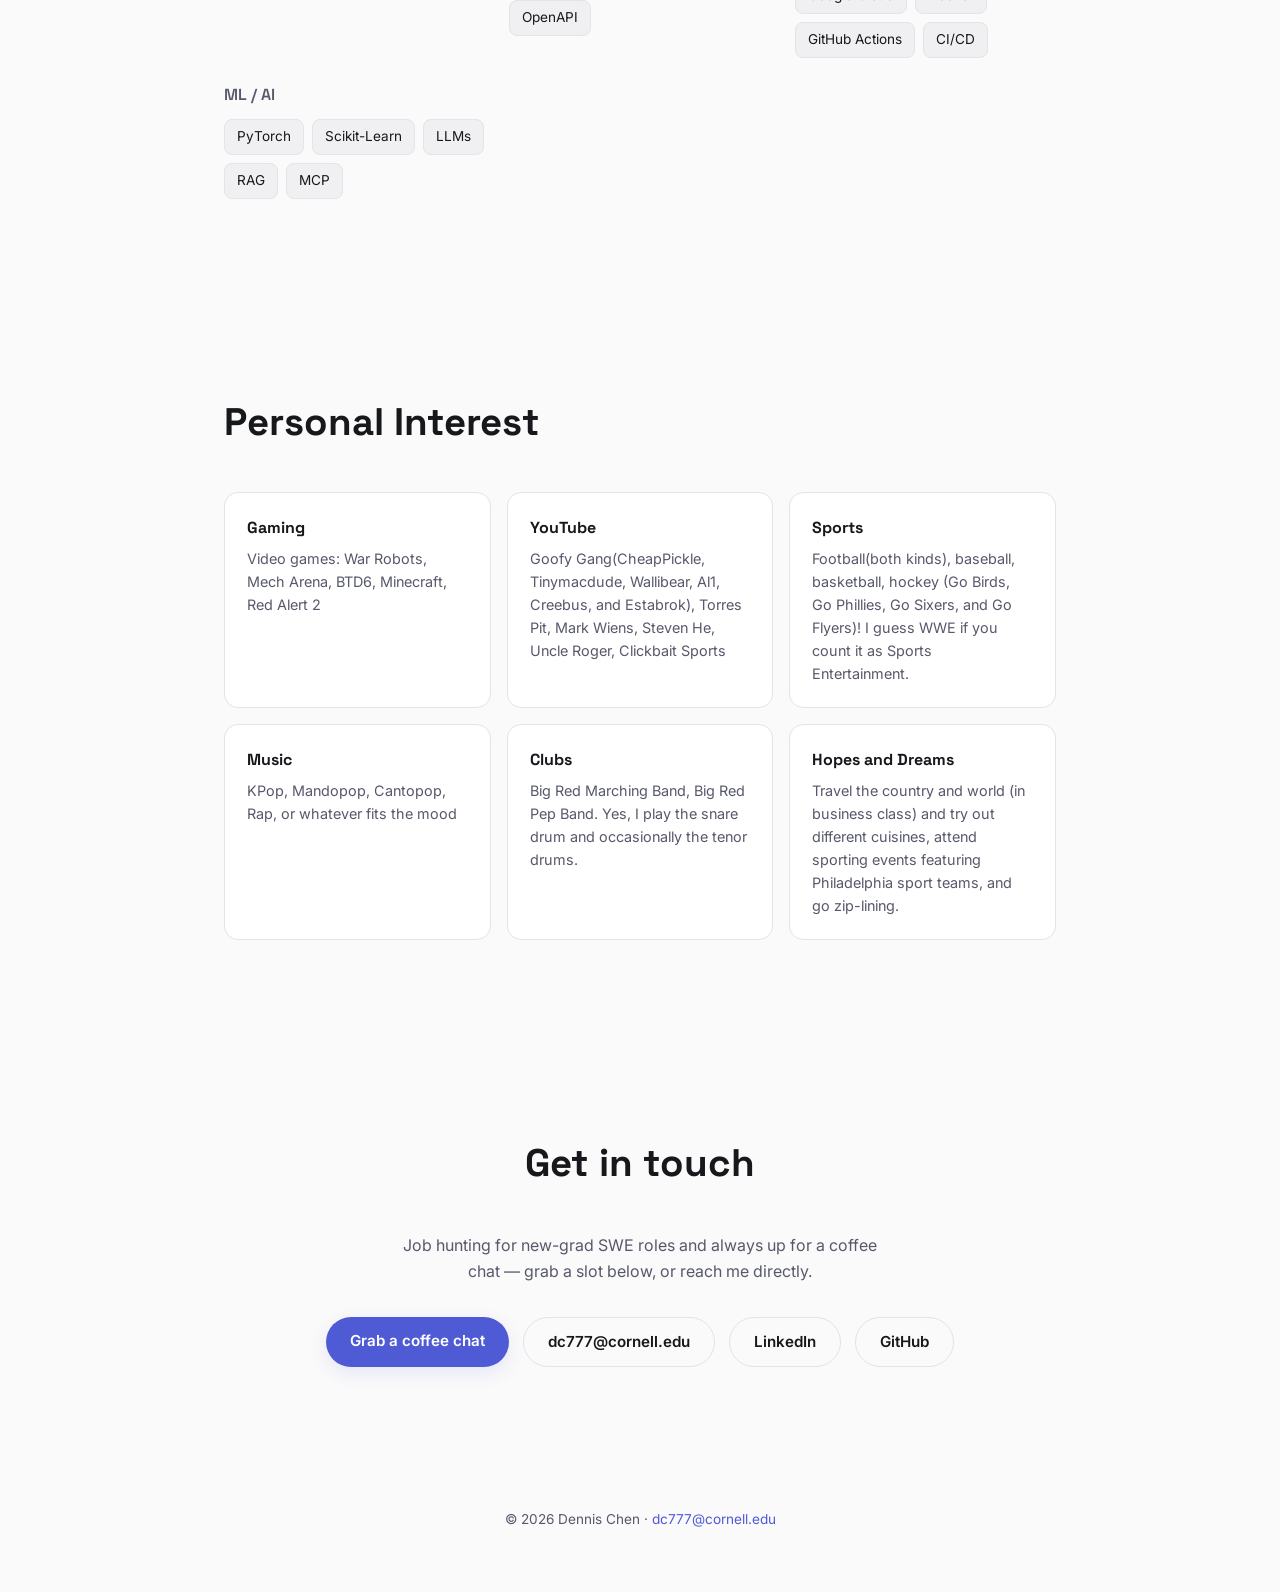
==== commit b7908926: "added a link to schedule coffee chats" ====
--- a/about.html
+++ b/about.html
@@ -35,7 +35,7 @@
   <section class="section">
     <div class="about-prose reveal">
       <p>Hello there! I'm a Computer Science student at Cornell University as a Master of Engineering candidate, where I will graduate in December 2026. I like systems that involves a lot of moving parts, such as queues, retries, async pipelines, but I'm also curious how about these systems talk with the frontend. Lately, I've been working on ways on I can add LLMs that significantly improves my workflow.</p>
-      <p>In addition to my coursework, I'm also juggling between two internships: I'm an <strong>AI Engineer Intern at Redtail Studios</strong>, where I work on the async infrastructure behind a market intelligence platform, and a <strong>Full-Stack Developer Intern at <a href="">Altheros Capital</a></strong>, where I bounce between Swift, backend APIs, and shipping web pages for the firm and its portfolio companies, including <a href="https://honeydew-rail-329463.hostingersite.com/" target="_blank" rel="noopener">Insane Vegan</a>,which I'm moving into a tech lead role. Although if I'm being totally honest, they're both Software Engineer roles with a fancy-ish titles.</p>
+      <p>In addition to my coursework, I'm also juggling between two internships: I'm an <strong>AI Engineer Intern at Redtail Studios</strong>, where I work on the async infrastructure behind a market intelligence platform, and a <strong>Full-Stack Developer Intern at <a href="https://lightgreen-cattle-515158.hostingersite.com/" target="_blank" rel = "noopener">Altheros Capital</a></strong>, where I bounce between Swift, backend APIs, and shipping web pages for the firm and its portfolio companies, including <a href="https://honeydew-rail-329463.hostingersite.com/" target="_blank" rel="noopener">Insane Vegan</a>,which I'm moving into a tech lead role. Although if I'm being totally honest, they're both Software Engineer roles with a fancy-ish titles.</p>
       <p>Before that, I spent the 2025-2026 academic year as a <strong>Machine Learning Researcher at Gao Labs</strong>, working on adaptive sampling models for real-world uncertainty under the supervision of Yishuo Jiang and leading a small group of engineers turning research code into reproducible training pipelines. This semester, I've shifted gear and worked on world models. </p>
       <p>Additionally, I've also been a <strong>teaching assistant at Cornell</strong> since fall 2023. I actually started off as an undergrad consultant, and got promoted to undergrad teaching assistant in spring 2026, and gradaute teaching assistant this semester.</p>
       <p>Outside of work and school, I built and maintain
@@ -182,8 +182,10 @@
 
   <section class="section contact-section">
     <h2 class="section-title reveal">Get in touch</h2>
+    <p class="contact-sub reveal">Job hunting for new-grad SWE roles and always up for a coffee chat — grab a slot below, or reach me directly.</p>
     <div class="contact-links reveal">
-      <a href="mailto:dc777@cornell.edu" class="btn btn-primary">dc777@cornell.edu</a>
+      <a href="https://calendar.app.google/rbnqxtGFrswezf7ZA" target="_blank" rel="noopener" class="btn btn-primary">Grab a coffee chat</a>
+      <a href="mailto:dc777@cornell.edu" class="btn btn-ghost">dc777@cornell.edu</a>
       <a href="https://linkedin.com/in/dennischen-cs" target="_blank" rel="noopener" class="btn btn-ghost">LinkedIn</a>
       <a href="https://github.com/spectre729" target="_blank" rel="noopener" class="btn btn-ghost">GitHub</a>
     </div>
